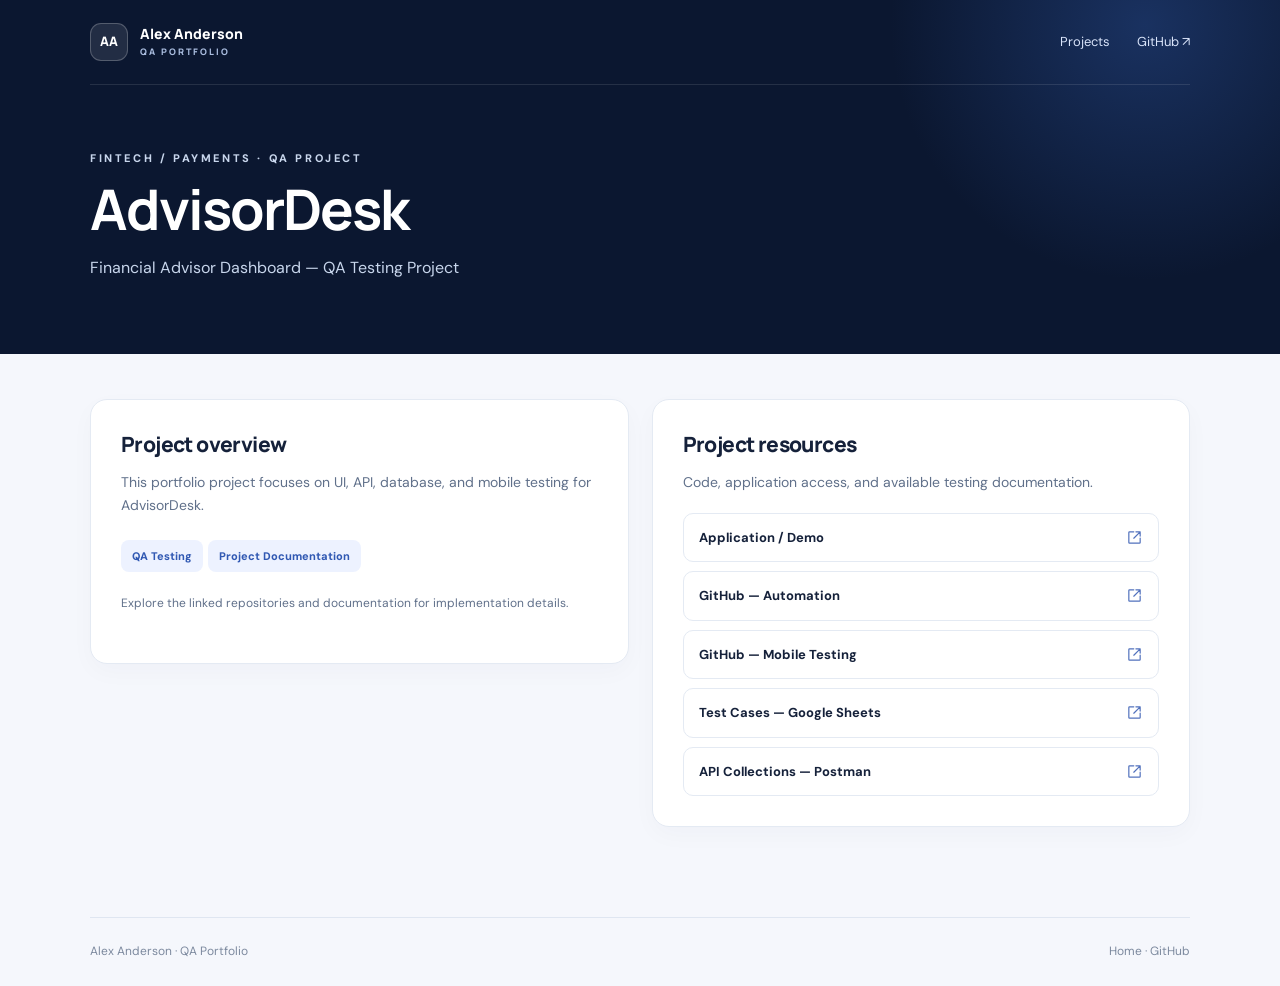
==== advisordesk.html @ b8995d6f "Add files via upload" ====
<!doctype html><html lang="en"><head><meta charset="utf-8"><meta name="viewport" content="width=device-width, initial-scale=1"><meta name="theme-color" content="#0b1730"><link rel="stylesheet" href="style.css"><title>AdvisorDesk | Alex Anderson QA Portfolio</title><meta name="description" content="Financial Advisor Dashboard — QA Testing Project"></head><body><div class="site-top"><nav class="nav wrap" aria-label="Main navigation"><a class="brand" href="index.html"><span class="brand-mark">AA</span><span>Alex Anderson<span class="brand-sub">QA PORTFOLIO</span></span></a><div class="nav-actions"><a href="index.html#projects">Projects</a><a href="https://github.com/Alex-A-Projects" target="_blank" rel="noopener noreferrer">GitHub ↗</a></div></nav><section class="detail-hero wrap"><p class="eyebrow">Fintech / Payments · QA Project</p><h1>AdvisorDesk</h1><p>Financial Advisor Dashboard — QA Testing Project</p></section></div><main class="detail-main wrap"><section class="panel"><h2>Project overview</h2><p>This portfolio project focuses on UI, API, database, and mobile testing for AdvisorDesk.</p><div><span class="tag">QA Testing</span><span class="tag">Project Documentation</span></div><p class="detail-hint">Explore the linked repositories and documentation for implementation details.</p></section><section class="panel"><h2>Project resources</h2><p>Code, application access, and available testing documentation.</p><div class="resource-list"><a class="resource" href="https://cdn.shopify.com/s/files/1/0604/1550/8613/t/1/assets/demo-financial-advisors.html#/dashboard" target="_blank" rel="noopener noreferrer"><span>Application / Demo</span><svg viewBox="0 0 24 24" width="23" height="23" fill="none" stroke="currentColor" stroke-width="1.7" stroke-linecap="round" stroke-linejoin="round" aria-hidden="true"><path d="M14 4h6v6m0-6-9 9"/><path d="M20 13v6a1 1 0 0 1-1 1H5a1 1 0 0 1-1-1V5a1 1 0 0 1 1-1h6"/></svg></a><a class="resource" href="https://github.com/Alex-A-Projects/fintech-advisordesk-playwright-typescript" target="_blank" rel="noopener noreferrer"><span>GitHub — Automation</span><svg viewBox="0 0 24 24" width="23" height="23" fill="none" stroke="currentColor" stroke-width="1.7" stroke-linecap="round" stroke-linejoin="round" aria-hidden="true"><path d="M14 4h6v6m0-6-9 9"/><path d="M20 13v6a1 1 0 0 1-1 1H5a1 1 0 0 1-1-1V5a1 1 0 0 1 1-1h6"/></svg></a><a class="resource" href="https://github.com/Alex-A-Projects/fintech-advisordesk-mobile-testing" target="_blank" rel="noopener noreferrer"><span>GitHub — Mobile Testing</span><svg viewBox="0 0 24 24" width="23" height="23" fill="none" stroke="currentColor" stroke-width="1.7" stroke-linecap="round" stroke-linejoin="round" aria-hidden="true"><path d="M14 4h6v6m0-6-9 9"/><path d="M20 13v6a1 1 0 0 1-1 1H5a1 1 0 0 1-1-1V5a1 1 0 0 1 1-1h6"/></svg></a><a class="resource" href="https://docs.google.com/spreadsheets/d/1l-s4b9sssYDkw2CxATB0ITYNyDDI8cfrYTuANh_VYXU/edit?gid=1621172239" target="_blank" rel="noopener noreferrer"><span>Test Cases — Google Sheets</span><svg viewBox="0 0 24 24" width="23" height="23" fill="none" stroke="currentColor" stroke-width="1.7" stroke-linecap="round" stroke-linejoin="round" aria-hidden="true"><path d="M14 4h6v6m0-6-9 9"/><path d="M20 13v6a1 1 0 0 1-1 1H5a1 1 0 0 1-1-1V5a1 1 0 0 1 1-1h6"/></svg></a><a class="resource" href="https://www.postman.com/alex-dream-team/fintech-advisordesk-postman-alex-anderson?sideView=agentMode" target="_blank" rel="noopener noreferrer"><span>API Collections — Postman</span><svg viewBox="0 0 24 24" width="23" height="23" fill="none" stroke="currentColor" stroke-width="1.7" stroke-linecap="round" stroke-linejoin="round" aria-hidden="true"><path d="M14 4h6v6m0-6-9 9"/><path d="M20 13v6a1 1 0 0 1-1 1H5a1 1 0 0 1-1-1V5a1 1 0 0 1 1-1h6"/></svg></a></div></section></main><footer><div class="wrap footer-inner"><span>Alex Anderson · QA Portfolio</span><span><a href="index.html">Home</a> · <a href="https://github.com/Alex-A-Projects" target="_blank" rel="noopener noreferrer">GitHub</a></span></div></footer></body></html>
---- style.css ----
@import url('https://fonts.googleapis.com/css2?family=DM+Sans:wght@400;500;600;700&family=Manrope:wght@400;500;600;700;800&display=swap');
:root{--ink:#15213a;--muted:#60708a;--line:#e4eaf3;--blue:#3667ed;--navy:#0b1730;--bg:#f5f7fc}*{box-sizing:border-box}html{scroll-behavior:smooth}body{margin:0;background:var(--bg);color:var(--ink);font-family:'DM Sans',Arial,sans-serif;line-height:1.65}a{color:inherit}a:focus-visible{outline:3px solid #78a8ff;outline-offset:4px;border-radius:4px}.wrap{width:min(1100px,calc(100% - 48px));margin:auto}.site-top{background:var(--navy);color:white;position:relative;overflow:hidden}.site-top:before{content:'';position:absolute;width:530px;height:530px;right:-130px;top:-240px;background:radial-gradient(circle,#284c91 0%,transparent 68%);opacity:.5;pointer-events:none}.nav{position:relative;z-index:1;display:flex;align-items:center;justify-content:space-between;padding:23px 0;border-bottom:1px solid #ffffff1b}.brand{display:flex;align-items:center;gap:12px;text-decoration:none;font-family:Manrope,sans-serif;font-weight:800;font-size:14px;line-height:1.2}.brand-mark{display:grid;place-items:center;width:38px;height:38px;background:#ffffff19;border:1px solid #ffffff38;border-radius:11px;font-size:13px}.brand-sub{display:block;font-size:9px;letter-spacing:2px;color:#aabddf;margin-top:4px}.nav-actions{display:flex;gap:27px}.nav-actions a{text-decoration:none;font-size:13px;color:#d9e4fa}.nav-actions a:hover{color:white}.hero{position:relative;z-index:1;padding:78px 0 89px}.eyebrow{font-size:11px;font-weight:800;letter-spacing:2.6px;text-transform:uppercase;color:#8fb6ff;margin:0 0 18px}.hero h1{font-family:Manrope,sans-serif;font-size:clamp(38px,5.3vw,66px);letter-spacing:-2.7px;line-height:1.12;margin:0 0 17px;font-weight:800}.hero h1 em{font-style:normal;color:#92b8ff}.hero-desc{max-width:670px;font-size:17px;color:#c5d3e9;margin:0 0 29px}.hero-pills{display:flex;gap:10px;flex-wrap:wrap}.hero-pills span{border:1px solid #ffffff29;background:#ffffff0b;border-radius:999px;padding:7px 13px;font-size:12px;color:#d9e5f7}.btn{display:inline-flex;align-items:center;gap:9px;text-decoration:none;border-radius:10px;padding:11px 17px;font-weight:700;font-size:13px;transition:.2s}.btn-primary{background:#4777f6;color:white}.btn-primary:hover{background:#6a94ff;transform:translateY(-2px)}.hero-cta{margin-top:30px}.main{padding:55px 0 85px}.section-head{display:flex;justify-content:space-between;align-items:end;gap:20px;margin-bottom:23px}.section-head h2{font-family:Manrope,sans-serif;letter-spacing:-1px;font-size:29px;margin:4px 0}.section-head p{margin:0;color:var(--muted);font-size:14px}.count{font-size:12px;font-weight:700;color:#385b99;background:#e8eefc;padding:7px 12px;border-radius:999px;white-space:nowrap}.filterbar{display:flex;gap:9px;flex-wrap:wrap;margin:22px 0 26px}.filter{border:1px solid #dce4f1;border-radius:999px;background:white;color:#52637c;font:600 12px 'DM Sans',sans-serif;padding:9px 14px;cursor:pointer}.filter.active,.filter:hover{background:#142a56;color:white;border-color:#142a56}.grid{display:grid;grid-template-columns:repeat(3,minmax(0,1fr));gap:18px}.project-card{background:white;border:1px solid var(--line);border-radius:17px;padding:24px;display:flex;flex-direction:column;min-height:245px;box-shadow:0 7px 25px #15213a06;transition:transform .2s,box-shadow .2s,border-color .2s;text-decoration:none}.project-card:hover{transform:translateY(-4px);box-shadow:0 16px 38px #15213a12;border-color:#bfd0f3}.card-top{display:flex;justify-content:space-between;align-items:center;margin-bottom:21px}.symbol{display:grid;place-items:center;width:43px;height:43px;border-radius:12px;background:#edf2ff;color:#315dd3}.category{font-size:10px;font-weight:800;letter-spacing:.7px;color:#6d7d96;text-transform:uppercase}.project-card h3{font-family:Manrope,sans-serif;letter-spacing:-.55px;font-size:19px;line-height:1.35;margin:0 0 9px}.project-card p{color:var(--muted);font-size:13px;line-height:1.6;margin:0 0 20px}.view{margin-top:auto;color:#2d5fe2;font-weight:800;font-size:12px;display:flex;align-items:center;gap:8px}.view svg{width:16px;height:16px}.detail-hero{padding:64px 0 72px}.detail-hero h1{font-family:Manrope,sans-serif;font-size:clamp(36px,5vw,56px);letter-spacing:-2px;line-height:1.2;margin:8px 0 13px}.detail-hero p{color:#c8d6ec;max-width:680px;margin:0}.detail-main{padding:45px 0 90px;display:grid;grid-template-columns:1fr 1fr;gap:23px;align-items:start}.panel{background:white;border:1px solid var(--line);border-radius:17px;padding:30px;box-shadow:0 8px 24px #15213a07}.panel h2{font:800 21px Manrope,sans-serif;letter-spacing:-.6px;margin:0 0 13px}.panel p{color:var(--muted);font-size:14px;margin:0 0 19px}.tag{display:inline-block;padding:7px 11px;border-radius:8px;background:#edf2ff;color:#3159b3;font-size:11px;font-weight:800;margin:4px 5px 0 0}.resource-list{display:flex;flex-direction:column;gap:9px}.resource{display:flex;align-items:center;justify-content:space-between;gap:12px;text-decoration:none;border:1px solid var(--line);padding:13px 15px;border-radius:10px;font-size:13px;font-weight:700;transition:.2s}.resource:hover{background:#f2f6ff;border-color:#bbcffb;color:#2858d3}.resource svg{width:17px;height:17px;flex-shrink:0;color:#5272bd}.detail-hint{margin-top:22px!important;font-size:12px!important}.footer-inner{border-top:1px solid #dfe6f1;display:flex;justify-content:space-between;gap:20px;padding:24px 0;color:#7c899e;font-size:12px}footer a{text-decoration:none}footer a:hover{text-decoration:underline}[hidden]{display:none!important}@media(max-width:900px){.grid{grid-template-columns:repeat(2,minmax(0,1fr))}.detail-main{grid-template-columns:1fr}}@media(max-width:580px){.wrap{width:min(100% - 32px,1100px)}.nav-actions{gap:13px}.nav-actions a{font-size:12px}.hero{padding:55px 0 65px}.hero h1{letter-spacing:-1.6px}.hero-desc{font-size:15px}.main{padding:38px 0 65px}.grid{grid-template-columns:1fr}.project-card{min-height:210px}.section-head{align-items:start;flex-direction:column}.detail-hero{padding:48px 0 58px}.detail-main{padding:30px 0 65px}.panel{padding:23px}.footer-inner{flex-direction:column;gap:7px}}
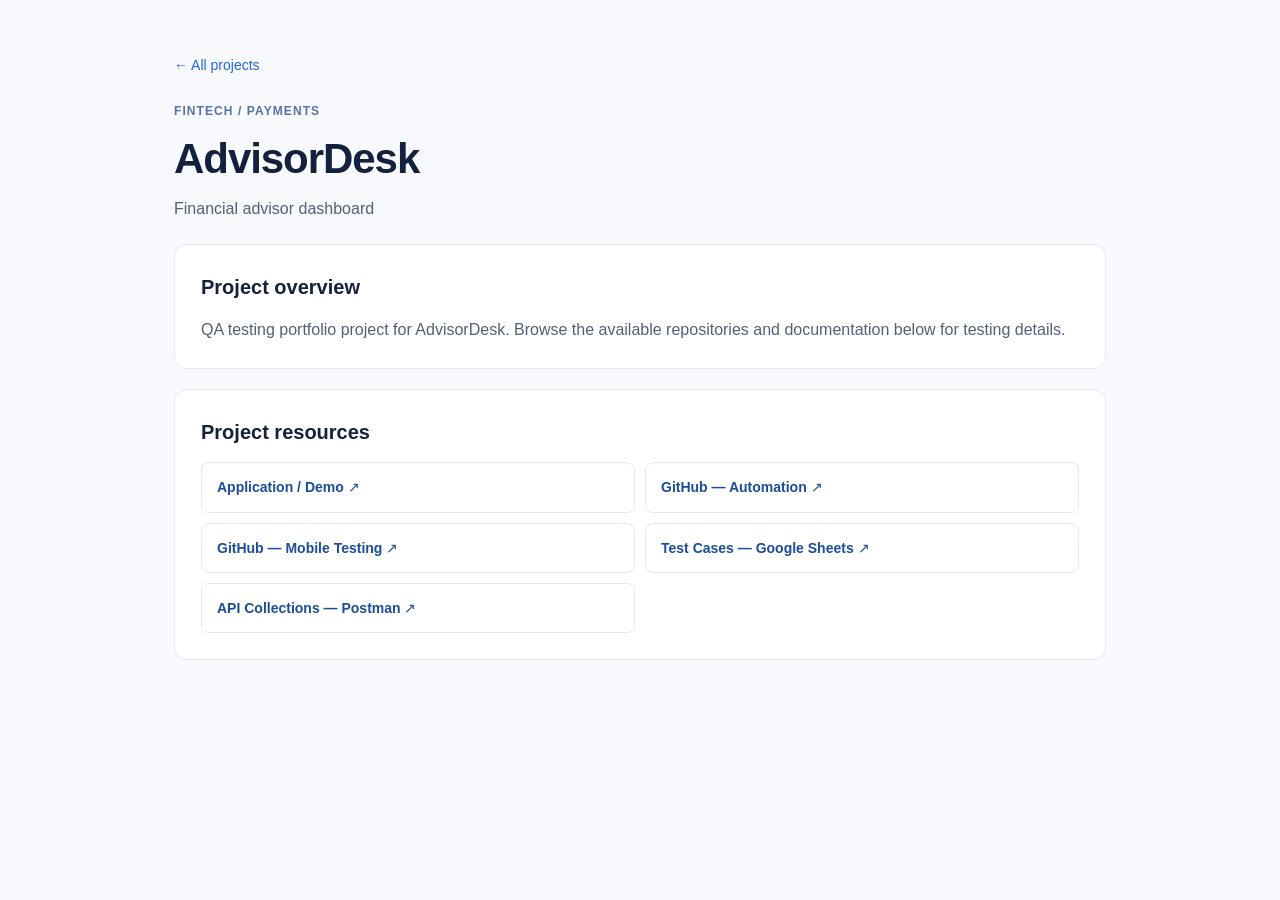
==== commit 9e1eadfe: "Add files via upload" ====
--- a/advisordesk.html
+++ b/advisordesk.html
@@ -1 +1 @@
-<!doctype html><html lang="en"><head><meta charset="utf-8"><meta name="viewport" content="width=device-width, initial-scale=1"><meta name="theme-color" content="#0b1730"><link rel="stylesheet" href="style.css"><title>AdvisorDesk | Alex Anderson QA Portfolio</title><meta name="description" content="Financial Advisor Dashboard — QA Testing Project"></head><body><div class="site-top"><nav class="nav wrap" aria-label="Main navigation"><a class="brand" href="index.html"><span class="brand-mark">AA</span><span>Alex Anderson<span class="brand-sub">QA PORTFOLIO</span></span></a><div class="nav-actions"><a href="index.html#projects">Projects</a><a href="https://github.com/Alex-A-Projects" target="_blank" rel="noopener noreferrer">GitHub ↗</a></div></nav><section class="detail-hero wrap"><p class="eyebrow">Fintech / Payments · QA Project</p><h1>AdvisorDesk</h1><p>Financial Advisor Dashboard — QA Testing Project</p></section></div><main class="detail-main wrap"><section class="panel"><h2>Project overview</h2><p>This portfolio project focuses on UI, API, database, and mobile testing for AdvisorDesk.</p><div><span class="tag">QA Testing</span><span class="tag">Project Documentation</span></div><p class="detail-hint">Explore the linked repositories and documentation for implementation details.</p></section><section class="panel"><h2>Project resources</h2><p>Code, application access, and available testing documentation.</p><div class="resource-list"><a class="resource" href="https://cdn.shopify.com/s/files/1/0604/1550/8613/t/1/assets/demo-financial-advisors.html#/dashboard" target="_blank" rel="noopener noreferrer"><span>Application / Demo</span><svg viewBox="0 0 24 24" width="23" height="23" fill="none" stroke="currentColor" stroke-width="1.7" stroke-linecap="round" stroke-linejoin="round" aria-hidden="true"><path d="M14 4h6v6m0-6-9 9"/><path d="M20 13v6a1 1 0 0 1-1 1H5a1 1 0 0 1-1-1V5a1 1 0 0 1 1-1h6"/></svg></a><a class="resource" href="https://github.com/Alex-A-Projects/fintech-advisordesk-playwright-typescript" target="_blank" rel="noopener noreferrer"><span>GitHub — Automation</span><svg viewBox="0 0 24 24" width="23" height="23" fill="none" stroke="currentColor" stroke-width="1.7" stroke-linecap="round" stroke-linejoin="round" aria-hidden="true"><path d="M14 4h6v6m0-6-9 9"/><path d="M20 13v6a1 1 0 0 1-1 1H5a1 1 0 0 1-1-1V5a1 1 0 0 1 1-1h6"/></svg></a><a class="resource" href="https://github.com/Alex-A-Projects/fintech-advisordesk-mobile-testing" target="_blank" rel="noopener noreferrer"><span>GitHub — Mobile Testing</span><svg viewBox="0 0 24 24" width="23" height="23" fill="none" stroke="currentColor" stroke-width="1.7" stroke-linecap="round" stroke-linejoin="round" aria-hidden="true"><path d="M14 4h6v6m0-6-9 9"/><path d="M20 13v6a1 1 0 0 1-1 1H5a1 1 0 0 1-1-1V5a1 1 0 0 1 1-1h6"/></svg></a><a class="resource" href="https://docs.google.com/spreadsheets/d/1l-s4b9sssYDkw2CxATB0ITYNyDDI8cfrYTuANh_VYXU/edit?gid=1621172239" target="_blank" rel="noopener noreferrer"><span>Test Cases — Google Sheets</span><svg viewBox="0 0 24 24" width="23" height="23" fill="none" stroke="currentColor" stroke-width="1.7" stroke-linecap="round" stroke-linejoin="round" aria-hidden="true"><path d="M14 4h6v6m0-6-9 9"/><path d="M20 13v6a1 1 0 0 1-1 1H5a1 1 0 0 1-1-1V5a1 1 0 0 1 1-1h6"/></svg></a><a class="resource" href="https://www.postman.com/alex-dream-team/fintech-advisordesk-postman-alex-anderson?sideView=agentMode" target="_blank" rel="noopener noreferrer"><span>API Collections — Postman</span><svg viewBox="0 0 24 24" width="23" height="23" fill="none" stroke="currentColor" stroke-width="1.7" stroke-linecap="round" stroke-linejoin="round" aria-hidden="true"><path d="M14 4h6v6m0-6-9 9"/><path d="M20 13v6a1 1 0 0 1-1 1H5a1 1 0 0 1-1-1V5a1 1 0 0 1 1-1h6"/></svg></a></div></section></main><footer><div class="wrap footer-inner"><span>Alex Anderson · QA Portfolio</span><span><a href="index.html">Home</a> · <a href="https://github.com/Alex-A-Projects" target="_blank" rel="noopener noreferrer">GitHub</a></span></div></footer></body></html>+<!doctype html><html lang="en"><head><meta charset="utf-8"><meta name="viewport" content="width=device-width,initial-scale=1"><title>AdvisorDesk | Alex Anderson QA Portfolio</title><link rel="stylesheet" href="style.css"></head><body><main><a class="back" href="index.html">← All projects</a><p class="eyebrow">Fintech / Payments</p><h1>AdvisorDesk</h1><p>Financial advisor dashboard</p><section class="panel"><h2>Project overview</h2><p>QA testing portfolio project for AdvisorDesk. Browse the available repositories and documentation below for testing details.</p></section><section class="panel"><h2>Project resources</h2><div class="resources"><a href="https://cdn.shopify.com/s/files/1/0604/1550/8613/t/1/assets/demo-financial-advisors.html#/dashboard" target="_blank" rel="noopener noreferrer">Application / Demo ↗</a><a href="https://github.com/Alex-A-Projects/fintech-advisordesk-playwright-typescript" target="_blank" rel="noopener noreferrer">GitHub — Automation ↗</a><a href="https://github.com/Alex-A-Projects/fintech-advisordesk-mobile-testing" target="_blank" rel="noopener noreferrer">GitHub — Mobile Testing ↗</a><a href="https://docs.google.com/spreadsheets/d/1l-s4b9sssYDkw2CxATB0ITYNyDDI8cfrYTuANh_VYXU/edit?usp=sharing" target="_blank" rel="noopener noreferrer">Test Cases — Google Sheets ↗</a><a href="https://www.postman.com/alex-dream-team/fintech-advisordesk-postman-alex-anderson?sideView=agentMode" target="_blank" rel="noopener noreferrer">API Collections — Postman ↗</a></div></section></main></body></html>
--- a/style.css
+++ b/style.css
@@ -1,2 +1 @@
-@import url('https://fonts.googleapis.com/css2?family=DM+Sans:wght@400;500;600;700&family=Manrope:wght@400;500;600;700;800&display=swap');
-:root{--ink:#15213a;--muted:#60708a;--line:#e4eaf3;--blue:#3667ed;--navy:#0b1730;--bg:#f5f7fc}*{box-sizing:border-box}html{scroll-behavior:smooth}body{margin:0;background:var(--bg);color:var(--ink);font-family:'DM Sans',Arial,sans-serif;line-height:1.65}a{color:inherit}a:focus-visible{outline:3px solid #78a8ff;outline-offset:4px;border-radius:4px}.wrap{width:min(1100px,calc(100% - 48px));margin:auto}.site-top{background:var(--navy);color:white;position:relative;overflow:hidden}.site-top:before{content:'';position:absolute;width:530px;height:530px;right:-130px;top:-240px;background:radial-gradient(circle,#284c91 0%,transparent 68%);opacity:.5;pointer-events:none}.nav{position:relative;z-index:1;display:flex;align-items:center;justify-content:space-between;padding:23px 0;border-bottom:1px solid #ffffff1b}.brand{display:flex;align-items:center;gap:12px;text-decoration:none;font-family:Manrope,sans-serif;font-weight:800;font-size:14px;line-height:1.2}.brand-mark{display:grid;place-items:center;width:38px;height:38px;background:#ffffff19;border:1px solid #ffffff38;border-radius:11px;font-size:13px}.brand-sub{display:block;font-size:9px;letter-spacing:2px;color:#aabddf;margin-top:4px}.nav-actions{display:flex;gap:27px}.nav-actions a{text-decoration:none;font-size:13px;color:#d9e4fa}.nav-actions a:hover{color:white}.hero{position:relative;z-index:1;padding:78px 0 89px}.eyebrow{font-size:11px;font-weight:800;letter-spacing:2.6px;text-transform:uppercase;color:#8fb6ff;margin:0 0 18px}.hero h1{font-family:Manrope,sans-serif;font-size:clamp(38px,5.3vw,66px);letter-spacing:-2.7px;line-height:1.12;margin:0 0 17px;font-weight:800}.hero h1 em{font-style:normal;color:#92b8ff}.hero-desc{max-width:670px;font-size:17px;color:#c5d3e9;margin:0 0 29px}.hero-pills{display:flex;gap:10px;flex-wrap:wrap}.hero-pills span{border:1px solid #ffffff29;background:#ffffff0b;border-radius:999px;padding:7px 13px;font-size:12px;color:#d9e5f7}.btn{display:inline-flex;align-items:center;gap:9px;text-decoration:none;border-radius:10px;padding:11px 17px;font-weight:700;font-size:13px;transition:.2s}.btn-primary{background:#4777f6;color:white}.btn-primary:hover{background:#6a94ff;transform:translateY(-2px)}.hero-cta{margin-top:30px}.main{padding:55px 0 85px}.section-head{display:flex;justify-content:space-between;align-items:end;gap:20px;margin-bottom:23px}.section-head h2{font-family:Manrope,sans-serif;letter-spacing:-1px;font-size:29px;margin:4px 0}.section-head p{margin:0;color:var(--muted);font-size:14px}.count{font-size:12px;font-weight:700;color:#385b99;background:#e8eefc;padding:7px 12px;border-radius:999px;white-space:nowrap}.filterbar{display:flex;gap:9px;flex-wrap:wrap;margin:22px 0 26px}.filter{border:1px solid #dce4f1;border-radius:999px;background:white;color:#52637c;font:600 12px 'DM Sans',sans-serif;padding:9px 14px;cursor:pointer}.filter.active,.filter:hover{background:#142a56;color:white;border-color:#142a56}.grid{display:grid;grid-template-columns:repeat(3,minmax(0,1fr));gap:18px}.project-card{background:white;border:1px solid var(--line);border-radius:17px;padding:24px;display:flex;flex-direction:column;min-height:245px;box-shadow:0 7px 25px #15213a06;transition:transform .2s,box-shadow .2s,border-color .2s;text-decoration:none}.project-card:hover{transform:translateY(-4px);box-shadow:0 16px 38px #15213a12;border-color:#bfd0f3}.card-top{display:flex;justify-content:space-between;align-items:center;margin-bottom:21px}.symbol{display:grid;place-items:center;width:43px;height:43px;border-radius:12px;background:#edf2ff;color:#315dd3}.category{font-size:10px;font-weight:800;letter-spacing:.7px;color:#6d7d96;text-transform:uppercase}.project-card h3{font-family:Manrope,sans-serif;letter-spacing:-.55px;font-size:19px;line-height:1.35;margin:0 0 9px}.project-card p{color:var(--muted);font-size:13px;line-height:1.6;margin:0 0 20px}.view{margin-top:auto;color:#2d5fe2;font-weight:800;font-size:12px;display:flex;align-items:center;gap:8px}.view svg{width:16px;height:16px}.detail-hero{padding:64px 0 72px}.detail-hero h1{font-family:Manrope,sans-serif;font-size:clamp(36px,5vw,56px);letter-spacing:-2px;line-height:1.2;margin:8px 0 13px}.detail-hero p{color:#c8d6ec;max-width:680px;margin:0}.detail-main{padding:45px 0 90px;display:grid;grid-template-columns:1fr 1fr;gap:23px;align-items:start}.panel{background:white;border:1px solid var(--line);border-radius:17px;padding:30px;box-shadow:0 8px 24px #15213a07}.panel h2{font:800 21px Manrope,sans-serif;letter-spacing:-.6px;margin:0 0 13px}.panel p{color:var(--muted);font-size:14px;margin:0 0 19px}.tag{display:inline-block;padding:7px 11px;border-radius:8px;background:#edf2ff;color:#3159b3;font-size:11px;font-weight:800;margin:4px 5px 0 0}.resource-list{display:flex;flex-direction:column;gap:9px}.resource{display:flex;align-items:center;justify-content:space-between;gap:12px;text-decoration:none;border:1px solid var(--line);padding:13px 15px;border-radius:10px;font-size:13px;font-weight:700;transition:.2s}.resource:hover{background:#f2f6ff;border-color:#bbcffb;color:#2858d3}.resource svg{width:17px;height:17px;flex-shrink:0;color:#5272bd}.detail-hint{margin-top:22px!important;font-size:12px!important}.footer-inner{border-top:1px solid #dfe6f1;display:flex;justify-content:space-between;gap:20px;padding:24px 0;color:#7c899e;font-size:12px}footer a{text-decoration:none}footer a:hover{text-decoration:underline}[hidden]{display:none!important}@media(max-width:900px){.grid{grid-template-columns:repeat(2,minmax(0,1fr))}.detail-main{grid-template-columns:1fr}}@media(max-width:580px){.wrap{width:min(100% - 32px,1100px)}.nav-actions{gap:13px}.nav-actions a{font-size:12px}.hero{padding:55px 0 65px}.hero h1{letter-spacing:-1.6px}.hero-desc{font-size:15px}.main{padding:38px 0 65px}.grid{grid-template-columns:1fr}.project-card{min-height:210px}.section-head{align-items:start;flex-direction:column}.detail-hero{padding:48px 0 58px}.detail-main{padding:30px 0 65px}.panel{padding:23px}.footer-inner{flex-direction:column;gap:7px}}+*{box-sizing:border-box}body{margin:0;background:#f7f9fc;color:#1e293b;font:16px/1.6 -apple-system,BlinkMacSystemFont,"Segoe UI",Arial,sans-serif}main{max-width:980px;margin:0 auto;padding:52px 24px 80px}h1{font-size:clamp(30px,5vw,42px);line-height:1.2;margin:0 0 12px;color:#14213d;letter-spacing:-.025em}h2{font-size:20px;color:#14213d;margin:0 0 14px}p{margin:0 0 22px;color:#526078}.intro{max-width:700px;margin-bottom:34px}.eyebrow{font-size:12px;letter-spacing:.09em;text-transform:uppercase;font-weight:700;color:#5473a7;margin-bottom:12px}.grid{display:grid;grid-template-columns:repeat(2,minmax(0,1fr));gap:16px}.project{display:block;background:#fff;border:1px solid #e3e9f2;border-radius:12px;padding:22px 24px;text-decoration:none;color:inherit;transition:border-color .2s,transform .2s}.project:hover{border-color:#93b4e9;transform:translateY(-2px)}.project h2{margin:4px 0 6px}.project p{font-size:14px;margin:0 0 12px}.category{font-size:12px;font-weight:650;color:#536b92}.more{color:#2563eb;font-size:14px;font-weight:650}.back{display:inline-block;color:#2563eb;text-decoration:none;margin-bottom:26px;font-size:14px}.back:hover{text-decoration:underline}.panel{background:#fff;border:1px solid #e3e9f2;border-radius:12px;padding:26px;margin:20px 0}.panel p{margin:0}.resources{display:grid;grid-template-columns:repeat(2,minmax(0,1fr));gap:10px}.resources a{padding:13px 15px;border:1px solid #e3e9f2;border-radius:8px;text-decoration:none;color:#1b4d98;font-weight:550;font-size:14px}.resources a:hover{background:#f0f6ff;border-color:#a9c5ed}.small{font-size:13px;color:#718096;margin-top:32px}@media(max-width:640px){main{padding:35px 18px 60px}.grid,.resources{grid-template-columns:1fr}.panel{padding:20px}}
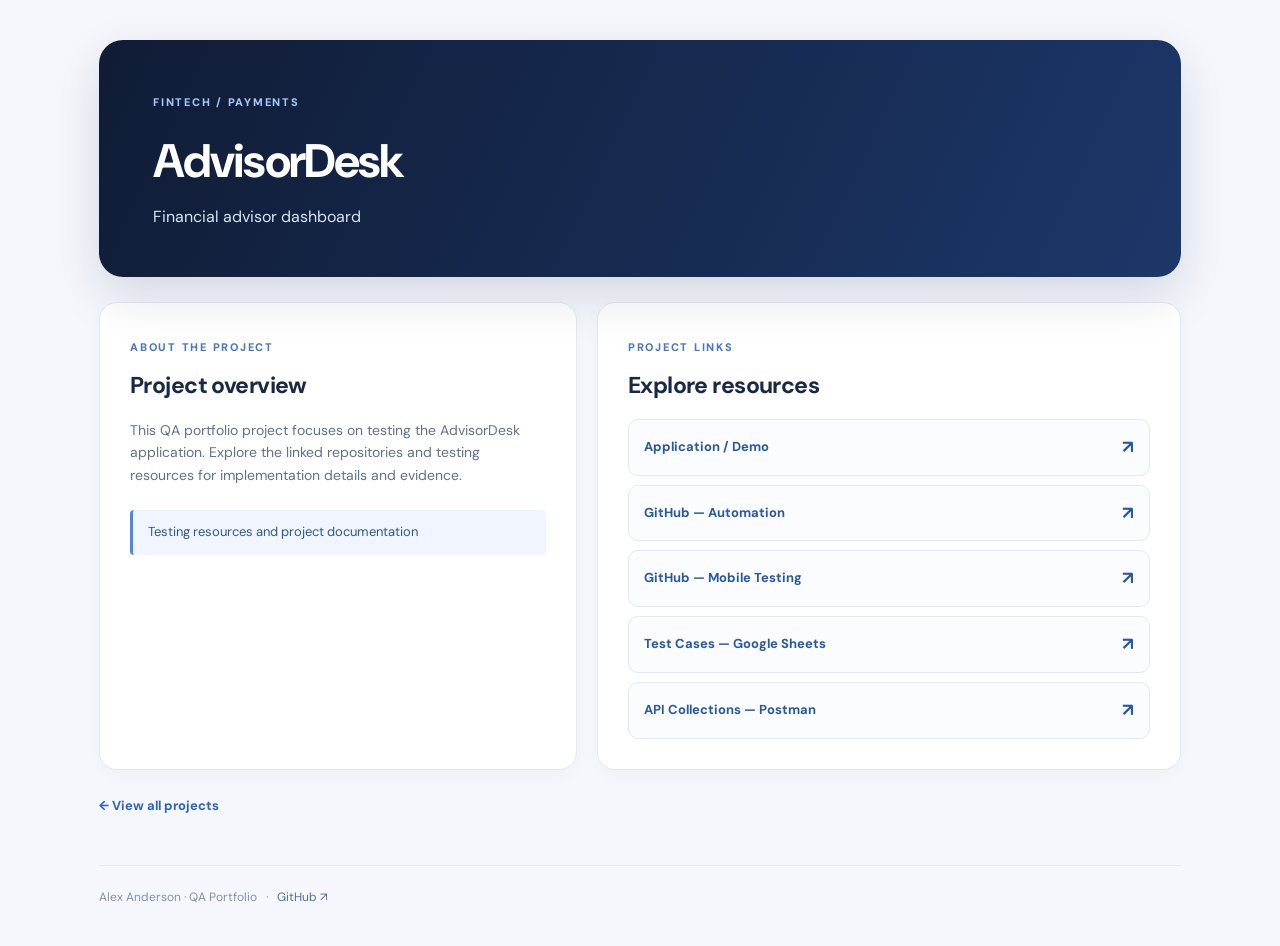
==== commit bd54af6f: "Add files via upload" ====
--- a/advisordesk.html
+++ b/advisordesk.html
@@ -1 +1,5 @@
-<!doctype html><html lang="en"><head><meta charset="utf-8"><meta name="viewport" content="width=device-width,initial-scale=1"><title>AdvisorDesk | Alex Anderson QA Portfolio</title><link rel="stylesheet" href="style.css"></head><body><main><a class="back" href="index.html">← All projects</a><p class="eyebrow">Fintech / Payments</p><h1>AdvisorDesk</h1><p>Financial advisor dashboard</p><section class="panel"><h2>Project overview</h2><p>QA testing portfolio project for AdvisorDesk. Browse the available repositories and documentation below for testing details.</p></section><section class="panel"><h2>Project resources</h2><div class="resources"><a href="https://cdn.shopify.com/s/files/1/0604/1550/8613/t/1/assets/demo-financial-advisors.html#/dashboard" target="_blank" rel="noopener noreferrer">Application / Demo ↗</a><a href="https://github.com/Alex-A-Projects/fintech-advisordesk-playwright-typescript" target="_blank" rel="noopener noreferrer">GitHub — Automation ↗</a><a href="https://github.com/Alex-A-Projects/fintech-advisordesk-mobile-testing" target="_blank" rel="noopener noreferrer">GitHub — Mobile Testing ↗</a><a href="https://docs.google.com/spreadsheets/d/1l-s4b9sssYDkw2CxATB0ITYNyDDI8cfrYTuANh_VYXU/edit?usp=sharing" target="_blank" rel="noopener noreferrer">Test Cases — Google Sheets ↗</a><a href="https://www.postman.com/alex-dream-team/fintech-advisordesk-postman-alex-anderson?sideView=agentMode" target="_blank" rel="noopener noreferrer">API Collections — Postman ↗</a></div></section></main></body></html>+<!doctype html><html lang="en"><head><meta charset="utf-8"><meta name="viewport" content="width=device-width,initial-scale=1"><meta name="description" content="Alex Anderson QA testing portfolio projects and automation resources"><title>AdvisorDesk | Alex Anderson QA Portfolio</title><link rel="stylesheet" href="style.css"></head><body><main class="container"><section class="detail-hero"><span class="eyebrow light">FINTECH / PAYMENTS</span><h1>AdvisorDesk</h1><p>Financial advisor dashboard</p></section><div class="detail-layout"><section class="detail-panel"><span class="eyebrow">ABOUT THE PROJECT</span><h2>Project overview</h2><p>This QA portfolio project focuses on testing the AdvisorDesk application. Explore the linked repositories and testing resources for implementation details and evidence.</p><div class="detail-note">Testing resources and project documentation</div></section><section class="detail-panel"><span class="eyebrow">PROJECT LINKS</span><h2>Explore resources</h2><div class="resource-list"><a class="resource-link" href="https://cdn.shopify.com/s/files/1/0604/1550/8613/t/1/assets/demo-financial-advisors.html#/dashboard" target="_blank" rel="noopener noreferrer"><span>Application / Demo</span><span aria-hidden="true">↗</span></a>
+<a class="resource-link" href="https://github.com/Alex-A-Projects/fintech-advisordesk-playwright-typescript" target="_blank" rel="noopener noreferrer"><span>GitHub — Automation</span><span aria-hidden="true">↗</span></a>
+<a class="resource-link" href="https://github.com/Alex-A-Projects/fintech-advisordesk-mobile-testing" target="_blank" rel="noopener noreferrer"><span>GitHub — Mobile Testing</span><span aria-hidden="true">↗</span></a>
+<a class="resource-link" href="https://docs.google.com/spreadsheets/d/1l-s4b9sssYDkw2CxATB0ITYNyDDI8cfrYTuANh_VYXU/edit?usp=sharing" target="_blank" rel="noopener noreferrer"><span>Test Cases — Google Sheets</span><span aria-hidden="true">↗</span></a>
+<a class="resource-link" href="https://www.postman.com/alex-dream-team/fintech-advisordesk-postman-alex-anderson?sideView=agentMode" target="_blank" rel="noopener noreferrer"><span>API Collections — Postman</span><span aria-hidden="true">↗</span></a></div></section></div><a class="bottom-link" href="index.html">← View all projects</a><footer class="footer">Alex Anderson · QA Portfolio <span>·</span> <a href="https://github.com/Alex-A-Projects" target="_blank" rel="noopener noreferrer">GitHub ↗</a></footer></main></body></html>
--- a/style.css
+++ b/style.css
@@ -1 +1,2 @@
-*{box-sizing:border-box}body{margin:0;background:#f7f9fc;color:#1e293b;font:16px/1.6 -apple-system,BlinkMacSystemFont,"Segoe UI",Arial,sans-serif}main{max-width:980px;margin:0 auto;padding:52px 24px 80px}h1{font-size:clamp(30px,5vw,42px);line-height:1.2;margin:0 0 12px;color:#14213d;letter-spacing:-.025em}h2{font-size:20px;color:#14213d;margin:0 0 14px}p{margin:0 0 22px;color:#526078}.intro{max-width:700px;margin-bottom:34px}.eyebrow{font-size:12px;letter-spacing:.09em;text-transform:uppercase;font-weight:700;color:#5473a7;margin-bottom:12px}.grid{display:grid;grid-template-columns:repeat(2,minmax(0,1fr));gap:16px}.project{display:block;background:#fff;border:1px solid #e3e9f2;border-radius:12px;padding:22px 24px;text-decoration:none;color:inherit;transition:border-color .2s,transform .2s}.project:hover{border-color:#93b4e9;transform:translateY(-2px)}.project h2{margin:4px 0 6px}.project p{font-size:14px;margin:0 0 12px}.category{font-size:12px;font-weight:650;color:#536b92}.more{color:#2563eb;font-size:14px;font-weight:650}.back{display:inline-block;color:#2563eb;text-decoration:none;margin-bottom:26px;font-size:14px}.back:hover{text-decoration:underline}.panel{background:#fff;border:1px solid #e3e9f2;border-radius:12px;padding:26px;margin:20px 0}.panel p{margin:0}.resources{display:grid;grid-template-columns:repeat(2,minmax(0,1fr));gap:10px}.resources a{padding:13px 15px;border:1px solid #e3e9f2;border-radius:8px;text-decoration:none;color:#1b4d98;font-weight:550;font-size:14px}.resources a:hover{background:#f0f6ff;border-color:#a9c5ed}.small{font-size:13px;color:#718096;margin-top:32px}@media(max-width:640px){main{padding:35px 18px 60px}.grid,.resources{grid-template-columns:1fr}.panel{padding:20px}}+@import url('https://fonts.googleapis.com/css2?family=DM+Sans:wght@400;500;600;700;800&display=swap');
+:root{--navy:#111f3b;--blue:#2563eb;--ink:#182943;--muted:#61718b;--line:#e2e9f3;--bg:#f5f7fc}*{box-sizing:border-box}body{margin:0;background:var(--bg);color:var(--ink);font-family:'DM Sans',Arial,sans-serif;line-height:1.6}a{color:inherit}.container{max-width:1130px;margin:0 auto;padding:40px 24px 28px}.hero,.detail-hero{position:relative;overflow:hidden;background:linear-gradient(115deg,#101c35,#1c3769);border-radius:24px;color:white;box-shadow:0 18px 50px rgba(15,30,65,.14)}.hero{padding:66px 64px}.hero-glow{position:absolute;right:-110px;top:-160px;width:500px;height:500px;border-radius:50%;background:radial-gradient(circle,rgba(76,141,255,.28),transparent 65%)}.hero-content{position:relative}.eyebrow{font-size:11px;font-weight:800;letter-spacing:.16em;color:#4777bd}.eyebrow.light{color:#a9c7ff}.hero h1{font-size:clamp(35px,5vw,56px);letter-spacing:-.045em;line-height:1.12;margin:13px 0 4px}.hero-role{font-size:23px;font-weight:600;margin:0 0 15px;color:#e1eaff}.hero-description{font-size:15px;color:#d0ddf4;margin:0}.hero-tags{display:flex;flex-wrap:wrap;gap:9px;margin-top:26px}.hero-tags span{border:1px solid #ffffff35;border-radius:30px;padding:6px 13px;background:#ffffff10;font-size:12px;color:#edf4ff}.projects-section{padding:52px 0 15px}.section-head{display:flex;justify-content:space-between;align-items:end;gap:15px}.section-head h2{font-size:31px;letter-spacing:-.04em;margin:4px 0 0}.project-count{font-size:12px;color:var(--muted);border:1px solid var(--line);padding:5px 12px;border-radius:30px;background:white}.section-description{color:var(--muted);font-size:14px;max-width:740px;margin:12px 0 28px}.projects-grid{display:grid;grid-template-columns:repeat(3,minmax(0,1fr));gap:18px}.project-card{display:flex;flex-direction:column;min-height:225px;background:white;border:1px solid var(--line);border-radius:17px;padding:23px;text-decoration:none;box-shadow:0 4px 15px rgba(18,38,77,.035);transition:transform .18s,box-shadow .18s,border-color .18s}.project-card:hover,.project-card:focus-visible{transform:translateY(-4px);box-shadow:0 14px 32px rgba(24,48,92,.11);border-color:#abc7f9;outline:none}.card-top{display:flex;justify-content:space-between;align-items:center;gap:10px}.project-icon{display:grid;place-items:center;width:40px;height:40px;background:#eaf1ff;border-radius:12px;color:#2460c4;font-size:23px;font-weight:700}.category{font-size:10px;letter-spacing:.025em;font-weight:700;color:#3b69a9;background:#f0f5fd;padding:5px 9px;border-radius:20px;text-align:right}.project-card h3{font-size:20px;letter-spacing:-.025em;margin:18px 0 3px}.project-card p{color:var(--muted);font-size:13px;margin:0 0 20px}.view{margin-top:auto;color:#205bc2;font-size:13px;font-weight:800}.view span{margin-left:4px}.detail-hero{padding:48px 54px}.detail-hero h1{font-size:clamp(32px,4vw,47px);letter-spacing:-.04em;margin:10px 0 5px}.detail-hero p{color:#d9e5f7;margin:0;font-size:16px}.detail-layout{display:grid;grid-template-columns:.9fr 1.1fr;gap:20px;margin-top:25px}.detail-panel{border:1px solid var(--line);background:white;border-radius:18px;padding:30px;box-shadow:0 5px 18px #172d4b08}.detail-panel h2{font-size:23px;letter-spacing:-.025em;margin:8px 0 15px}.detail-panel p{color:var(--muted);font-size:14px}.detail-note{margin-top:24px;background:#f0f5ff;border-left:3px solid #4d86e8;padding:12px 15px;color:#32588e;font-size:13px;border-radius:4px}.resource-list{display:grid;gap:9px}.resource-link{display:flex;justify-content:space-between;align-items:center;gap:15px;border:1px solid var(--line);background:#fbfcff;border-radius:10px;padding:13px 15px;text-decoration:none;font-size:13px;font-weight:700;color:#2858a0;transition:background .15s,border-color .15s}.resource-link:hover{background:#edf4ff;border-color:#bad0f4}.resource-link span:last-child{font-size:18px}.bottom-link{display:inline-block;margin-top:26px;font-weight:700;font-size:13px;color:#2c63bd;text-decoration:none}.bottom-link:hover{text-decoration:underline}.footer{border-top:1px solid var(--line);margin-top:48px;padding:22px 0 10px;color:#8490a3;font-size:12px}.footer a{color:#536c96;text-decoration:none}.footer span{padding:0 6px}@media(max-width:900px){.projects-grid{grid-template-columns:repeat(2,minmax(0,1fr))}.detail-layout{grid-template-columns:1fr}}@media(max-width:600px){.container{padding:18px 16px}.hero{padding:42px 25px;border-radius:18px}.hero-role{font-size:19px}.hero-description{font-size:13px}.projects-section{padding-top:34px}.projects-grid{grid-template-columns:1fr}.project-card{min-height:190px}.detail-hero{padding:38px 26px}.detail-panel{padding:23px}.section-head h2{font-size:27px}}@media(prefers-reduced-motion:reduce){.project-card,.resource-link{transition:none}}
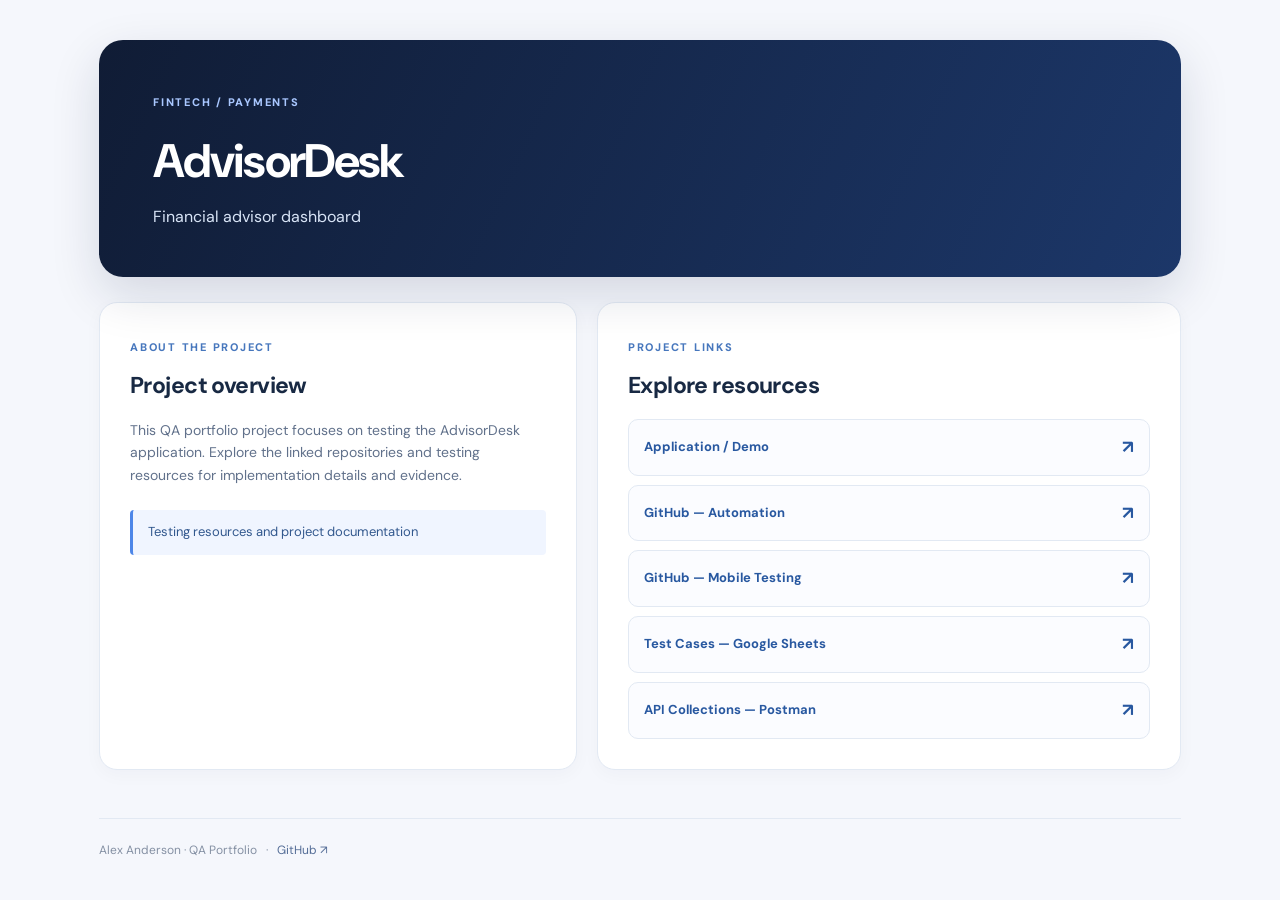
==== commit 86638ead: "Add files via upload" ====
--- a/advisordesk.html
+++ b/advisordesk.html
@@ -2,4 +2,4 @@
 <a class="resource-link" href="https://github.com/Alex-A-Projects/fintech-advisordesk-playwright-typescript" target="_blank" rel="noopener noreferrer"><span>GitHub — Automation</span><span aria-hidden="true">↗</span></a>
 <a class="resource-link" href="https://github.com/Alex-A-Projects/fintech-advisordesk-mobile-testing" target="_blank" rel="noopener noreferrer"><span>GitHub — Mobile Testing</span><span aria-hidden="true">↗</span></a>
 <a class="resource-link" href="https://docs.google.com/spreadsheets/d/1l-s4b9sssYDkw2CxATB0ITYNyDDI8cfrYTuANh_VYXU/edit?usp=sharing" target="_blank" rel="noopener noreferrer"><span>Test Cases — Google Sheets</span><span aria-hidden="true">↗</span></a>
-<a class="resource-link" href="https://www.postman.com/alex-dream-team/fintech-advisordesk-postman-alex-anderson?sideView=agentMode" target="_blank" rel="noopener noreferrer"><span>API Collections — Postman</span><span aria-hidden="true">↗</span></a></div></section></div><a class="bottom-link" href="index.html">← View all projects</a><footer class="footer">Alex Anderson · QA Portfolio <span>·</span> <a href="https://github.com/Alex-A-Projects" target="_blank" rel="noopener noreferrer">GitHub ↗</a></footer></main></body></html>+<a class="resource-link" href="https://www.postman.com/alex-dream-team/fintech-advisordesk-postman-alex-anderson?sideView=agentMode" target="_blank" rel="noopener noreferrer"><span>API Collections — Postman</span><span aria-hidden="true">↗</span></a></div></section></div><footer class="footer">Alex Anderson · QA Portfolio <span>·</span> <a href="https://github.com/Alex-A-Projects" target="_blank" rel="noopener noreferrer">GitHub ↗</a></footer></main></body></html>
